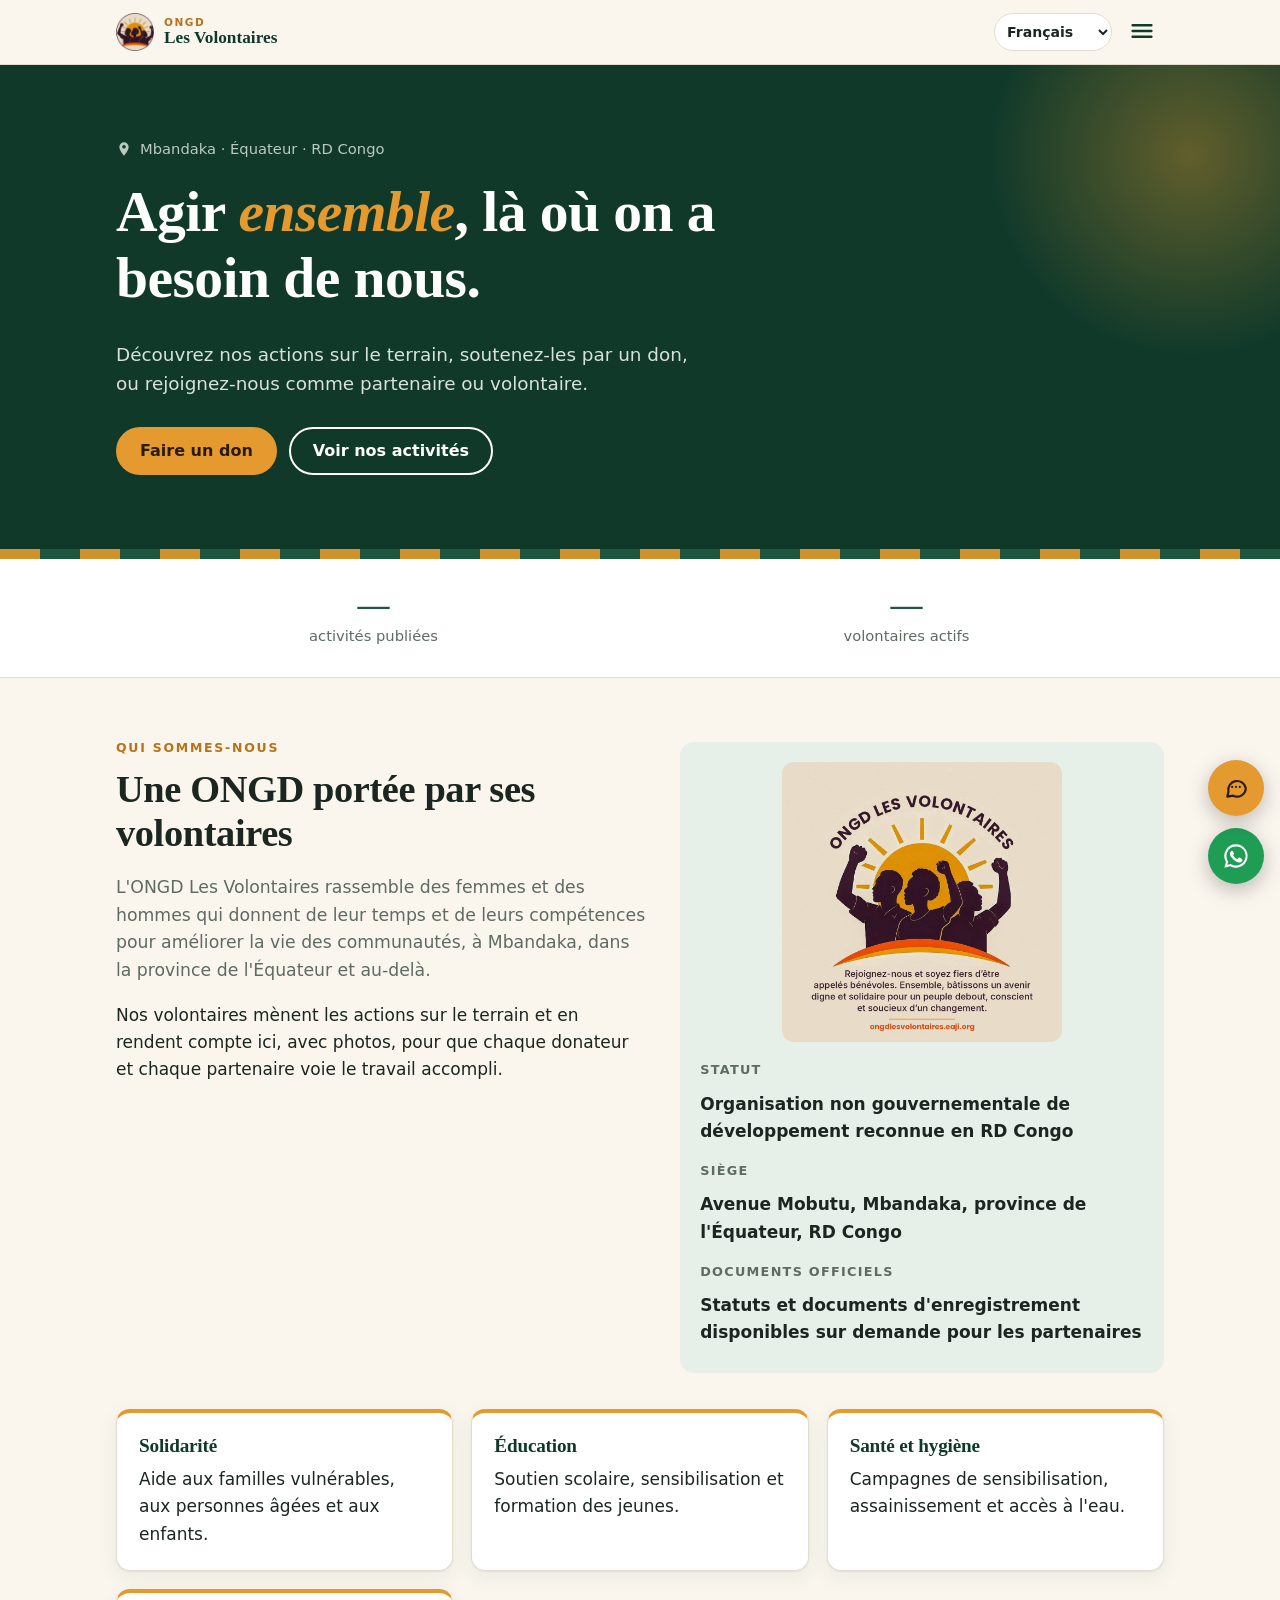
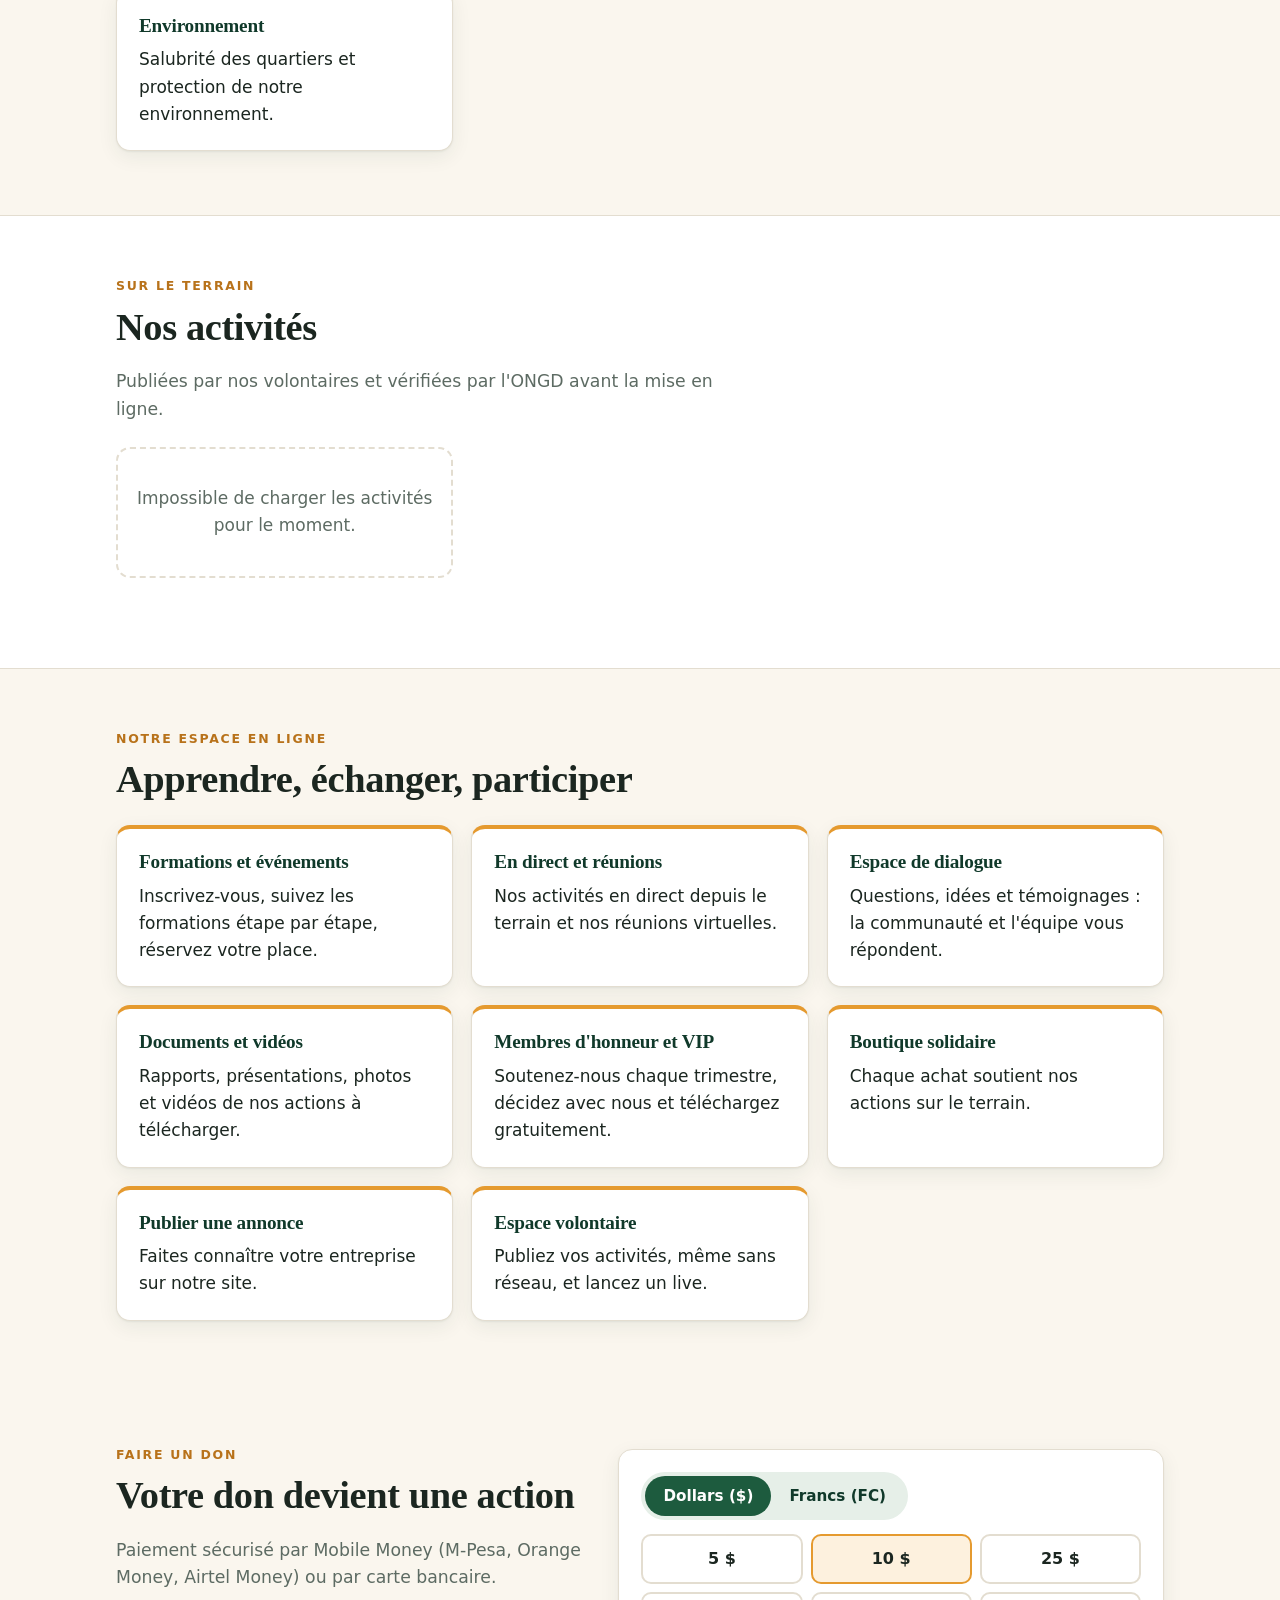
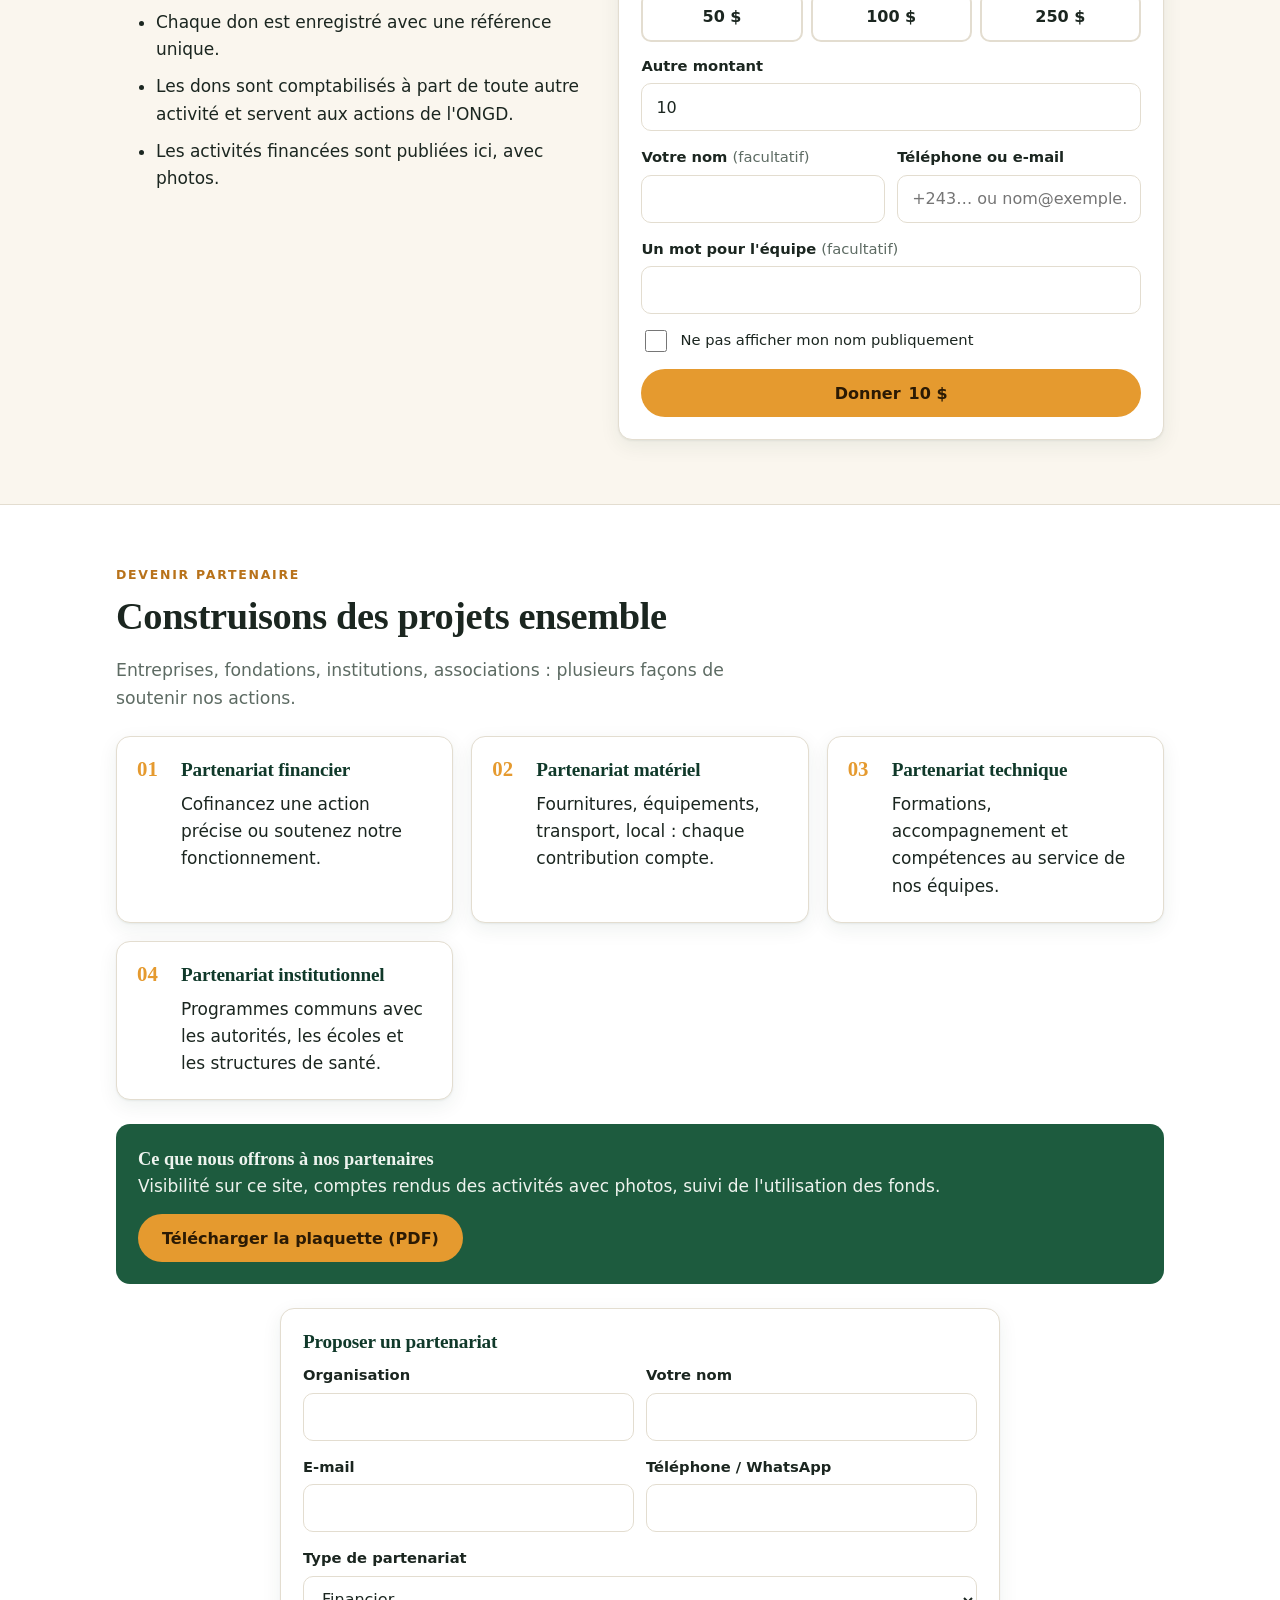
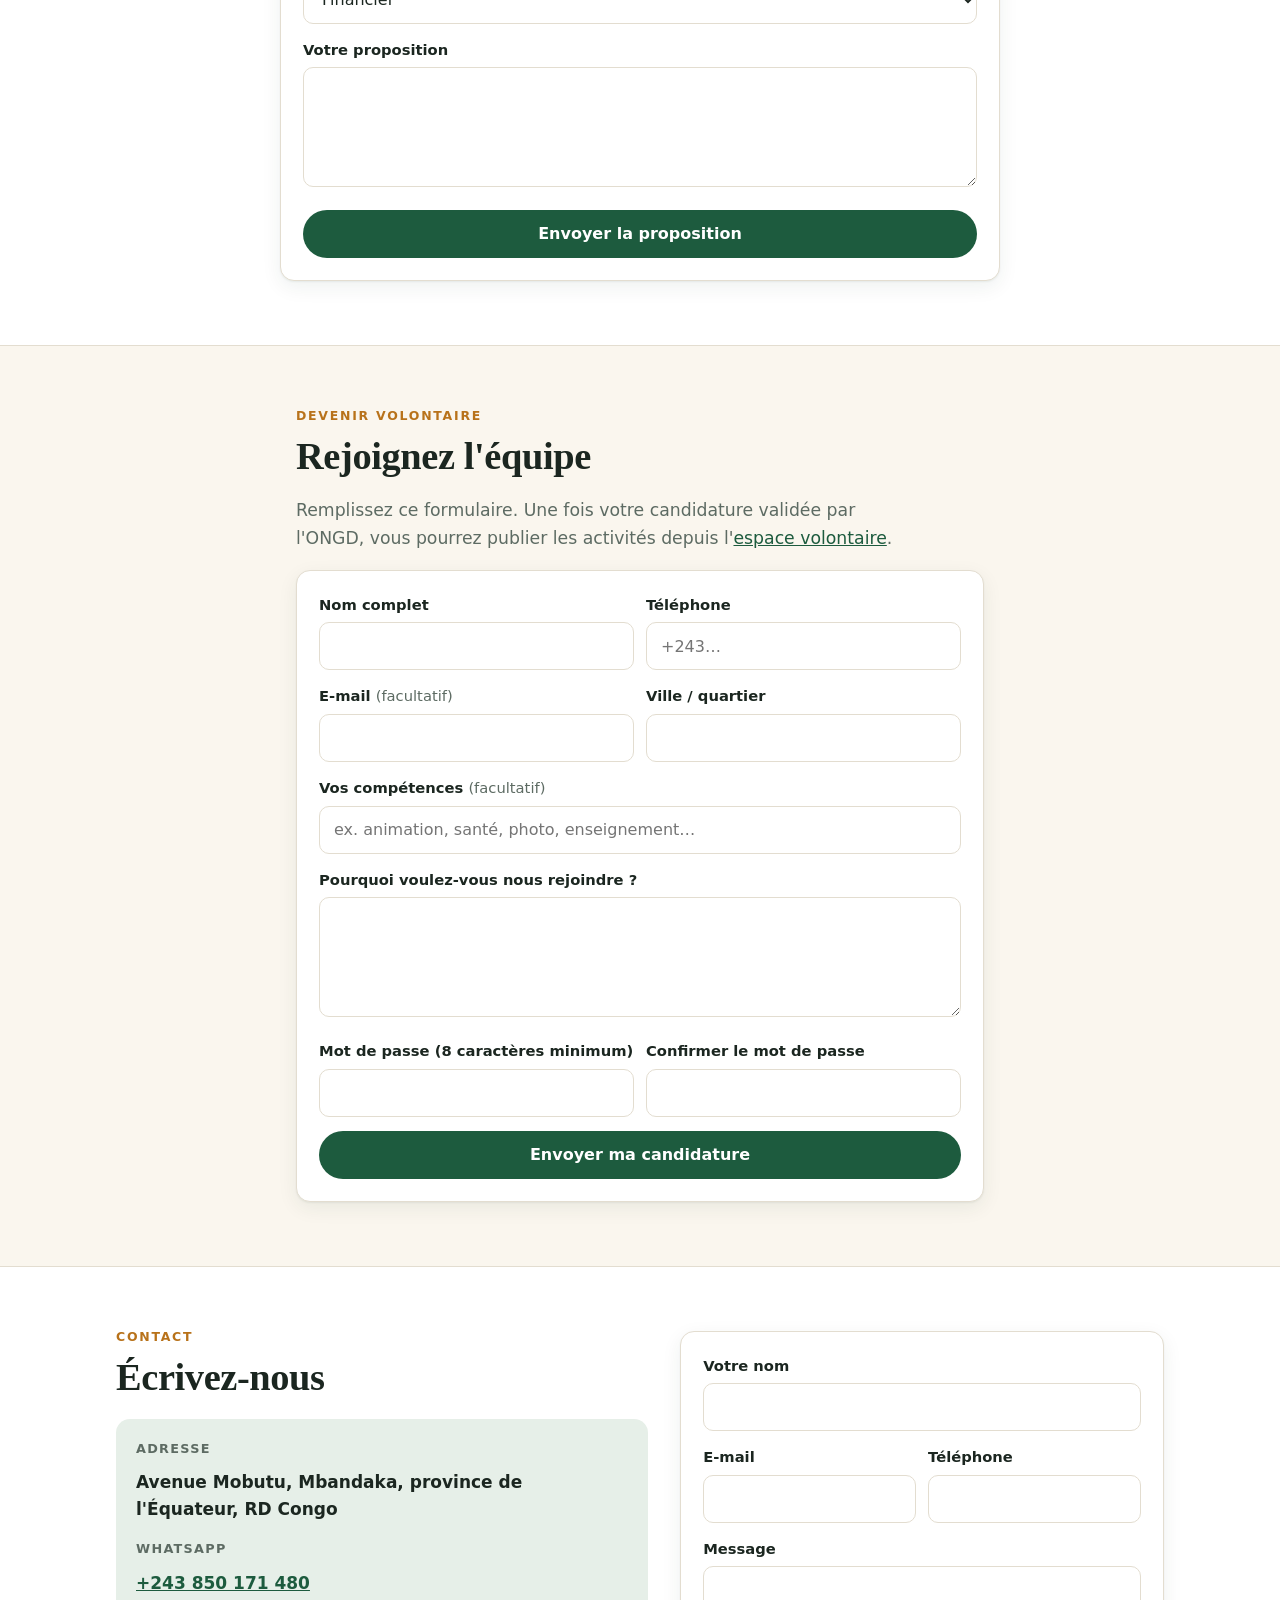
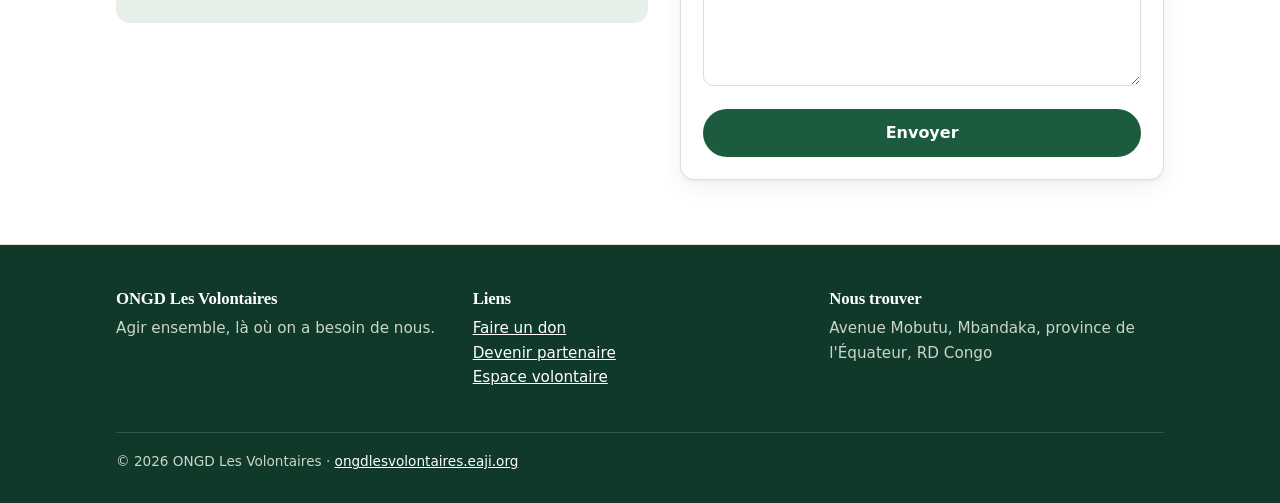
==== index.html @ 7f23ba6a "Add files via upload" ====
<!doctype html>
<html lang="fr">
<head>
<meta charset="utf-8">
<meta http-equiv="Content-Security-Policy" content="default-src 'self'; script-src 'self' 'unsafe-inline' https://cdnjs.cloudflare.com; style-src 'self' 'unsafe-inline' https://fonts.googleapis.com; font-src https://fonts.gstatic.com; img-src 'self' data: blob: https://eajimmy-production.up.railway.app; connect-src 'self' https://eajimmy-production.up.railway.app; frame-src https://www.youtube.com https://www.youtube-nocookie.com; base-uri 'self'; form-action 'self'; object-src 'none'">
<meta name="viewport" content="width=device-width, initial-scale=1">
<title>ONGD Les Volontaires — Mbandaka, RD Congo</title>
<meta name="description" content="ONGD Les Volontaires : nos activités sur le terrain, faire un don, devenir partenaire ou volontaire. Mbandaka, province de l'Équateur, RD Congo.">
<meta property="og:title" content="ONGD Les Volontaires">
<meta property="og:image" content="https://ongdlesvolontaires.eaji.org/logo-officiel.jpg">
<meta property="og:description" content="Agir ensemble, là où on a besoin de nous. Découvrez nos activités et soutenez-nous.">
<meta name="theme-color" content="#10392a">
<link rel="icon" href="logo.svg" type="image/svg+xml">
<link rel="manifest" href="manifest.webmanifest">
<link rel="preconnect" href="https://fonts.googleapis.com">
<link rel="preconnect" href="https://fonts.gstatic.com" crossorigin>
<link href="https://fonts.googleapis.com/css2?family=Fraunces:ital,opsz,wght@0,9..144,600;1,9..144,600&family=Source+Sans+3:wght@400;600;700&display=swap" rel="stylesheet">
<link rel="stylesheet" href="style.css">
<script src="config.js"></script>
</head>
<body>

<header class="entete">
  <div class="conteneur">
    <a class="marque" href="#accueil"><img src="logo.svg" alt=""><span><small>ONGD</small>Les Volontaires</span></a>
    <nav class="menu" aria-label="Menu principal">
      <a href="#activites">Activités</a>
      <a href="formations.html">Formations</a>
      <a href="fichiers.html">Documents</a>
      <a href="boutique.html">Boutique</a>
      <a href="dialogue.html">Dialogue</a>
      <a href="direct.html">En direct</a>
      <a href="membres.html">Membres</a>
      <a href="#partenariat">Partenariat</a>
      <a href="#contact">Contact</a>
      <a class="btn btn-don" href="#don">Faire un don</a>
    </nav>
    <button class="burger" id="burger" aria-label="Ouvrir le menu" aria-expanded="false">
      <svg width="28" height="28" viewBox="0 0 24 24" fill="none" stroke="currentColor" stroke-width="2.2" stroke-linecap="round"><path d="M4 7h16M4 12h16M4 17h16"/></svg>
    </button>
  </div>
  <nav class="tiroir" id="tiroir" aria-label="Menu mobile">
    <a href="#apropos">Qui sommes-nous</a>
    <a href="#activites">Nos activités</a>
    <a href="#don">Faire un don</a>
    <a href="#partenariat">Devenir partenaire</a>
    <a href="#volontaire">Devenir volontaire</a>
    <a href="#contact">Contact</a>
    <a href="formations.html">Formations et événements</a>
    <a href="fichiers.html">Documents et vidéos</a>
    <a href="membres.html">Membres d'honneur et VIP</a>
    <a href="boutique.html">Boutique</a>
    <a href="dialogue.html">Espace de dialogue</a>
    <a href="direct.html">En direct et réunions</a>
    <a href="annonces.html">Publier une annonce</a>
    <a href="volontaire.html">Espace volontaire</a>
  </nav>
</header>

<main>
  <section class="heros" id="accueil">
    <div class="conteneur">
      <span class="lieu"><svg width="16" height="16" viewBox="0 0 24 24" fill="currentColor"><path d="M12 2a7 7 0 0 0-7 7c0 5.2 7 13 7 13s7-7.8 7-13a7 7 0 0 0-7-7zm0 9.5A2.5 2.5 0 1 1 12 6a2.5 2.5 0 0 1 0 5.5z"/></svg> Mbandaka · Équateur · RD Congo</span>
      <h1>Agir <em>ensemble</em>, là où on a besoin de nous.</h1>
      <p>Découvrez nos actions sur le terrain, soutenez-les par un don, ou rejoignez-nous comme partenaire ou volontaire.</p>
      <div class="actions">
        <a class="btn btn-don" href="#don">Faire un don</a>
        <a class="btn btn-contour" href="#activites">Voir nos activités</a>
      </div>
    </div>
  </section>

  <div class="chiffres">
    <div class="conteneur grille" id="chiffres">
      <div><strong id="nb-activites">—</strong><span>activités publiées</span></div>
      <div><strong id="nb-volontaires">—</strong><span>volontaires actifs</span></div>
      <div id="bloc-dons" hidden><strong id="total-dons">—</strong><span>de dons reçus</span></div>
    </div>
  </div>

  <!-- QUI SOMMES-NOUS -->
  <section id="apropos">
    <div class="conteneur apropos">
      <div>
        <span class="sur-titre">Qui sommes-nous</span>
        <h2>Une ONGD portée par ses volontaires</h2>
        <p class="intro" id="txt-mission-2"></p>
        <p>Nos volontaires mènent les actions sur le terrain et en rendent compte ici, avec photos, pour que chaque donateur et chaque partenaire voie le travail accompli.</p>
      </div>
      <div class="siege">
        <img src="logo-officiel.jpg" alt="Logo officiel de l'ONGD Les Volontaires" width="1024" height="1024" loading="lazy" style="width:100%;max-width:280px;height:auto;border-radius:12px;margin:0 auto 18px">
        <dl>
          <dt>Statut</dt><dd>Organisation non gouvernementale de développement reconnue en RD Congo</dd>
          <dt>Siège</dt><dd id="txt-siege"></dd>
          <dt>Documents officiels</dt><dd>Statuts et documents d'enregistrement disponibles sur demande pour les partenaires</dd>
        </dl>
      </div>
    </div>
    <div class="conteneur" style="margin-top:36px">
      <div class="grille-3" id="domaines"></div>
    </div>
  </section>

  <!-- ACTIVITÉS -->
  <section id="activites" class="fond-blanc">
    <div class="conteneur">
      <span class="sur-titre">Sur le terrain</span>
      <h2>Nos activités</h2>
      <p class="intro">Publiées par nos volontaires et vérifiées par l'ONGD avant la mise en ligne.</p>
      <div class="grille-3" id="liste-activites" style="margin-top:24px"></div>
      <div class="centre"><button class="btn btn-contour" id="plus-activites" hidden>Voir plus d'activités</button></div>
    </div>
  </section>

  <!-- ESPACE EN LIGNE -->
  <section id="espace-en-ligne">
    <div class="conteneur">
      <span class="sur-titre">Notre espace en ligne</span>
      <h2>Apprendre, échanger, participer</h2>
      <div class="grille-3" style="margin-top:24px">
        <a class="carte domaine" href="formations.html" style="text-decoration:none;color:inherit"><h3>Formations et événements</h3><p>Inscrivez-vous, suivez les formations étape par étape, réservez votre place.</p></a>
        <a class="carte domaine" href="direct.html" style="text-decoration:none;color:inherit"><h3>En direct et réunions</h3><p>Nos activités en direct depuis le terrain et nos réunions virtuelles.</p></a>
        <a class="carte domaine" href="dialogue.html" style="text-decoration:none;color:inherit"><h3>Espace de dialogue</h3><p>Questions, idées et témoignages : la communauté et l'équipe vous répondent.</p></a>
        <a class="carte domaine" href="fichiers.html" style="text-decoration:none;color:inherit"><h3>Documents et vidéos</h3><p>Rapports, présentations, photos et vidéos de nos actions à télécharger.</p></a>
        <a class="carte domaine" href="membres.html" style="text-decoration:none;color:inherit"><h3>Membres d'honneur et VIP</h3><p>Soutenez-nous chaque trimestre, décidez avec nous et téléchargez gratuitement.</p></a>
        <a class="carte domaine" href="boutique.html" style="text-decoration:none;color:inherit"><h3>Boutique solidaire</h3><p>Chaque achat soutient nos actions sur le terrain.</p></a>
        <a class="carte domaine" href="annonces.html" style="text-decoration:none;color:inherit"><h3>Publier une annonce</h3><p>Faites connaître votre entreprise sur notre site.</p></a>
        <a class="carte domaine" href="volontaire.html" style="text-decoration:none;color:inherit"><h3>Espace volontaire</h3><p>Publiez vos activités, même sans réseau, et lancez un live.</p></a>
      </div>
    </div>
  </section>

  <!-- DON -->
  <section id="don">
    <div class="conteneur">
      <div class="don-bloc">
        <div>
          <span class="sur-titre">Faire un don</span>
          <h2>Votre don devient une action</h2>
          <p class="intro">Paiement sécurisé par Mobile Money (M-Pesa, Orange Money, Airtel Money) ou par carte bancaire.</p>
          <ul class="don-pourquoi">
            <li>Chaque don est enregistré avec une référence unique.</li>
            <li>Les dons sont comptabilisés à part de toute autre activité et servent aux actions de l'ONGD.</li>
            <li>Les activités financées sont publiées ici, avec photos.</li>
          </ul>
          <div id="statut-don" class="alerte" hidden></div>
        </div>

        <div class="carte">
          <form id="form-don" novalidate>
            <div class="bascule" role="group" aria-label="Devise">
              <button type="button" data-devise="USD" class="actif">Dollars ($)</button>
              <button type="button" data-devise="CDF">Francs (FC)</button>
            </div>
            <div class="montants" id="montants"></div>
            <div class="champ">
              <label for="don-montant">Autre montant</label>
              <input id="don-montant" type="number" inputmode="numeric" min="1" step="1" required>
            </div>
            <div class="champ" id="champ-projet" hidden>
              <label for="don-projet">Affecter mon don à</label>
              <select id="don-projet"></select>
            </div>
            <div class="deux">
              <div class="champ">
                <label for="don-nom">Votre nom <span class="facultatif">(facultatif)</span></label>
                <input id="don-nom" autocomplete="name">
              </div>
              <div class="champ">
                <label for="don-contact">Téléphone ou e-mail</label>
                <input id="don-contact" autocomplete="tel" required placeholder="+243… ou nom@exemple.com">
              </div>
            </div>
            <div class="champ">
              <label for="don-message">Un mot pour l'équipe <span class="facultatif">(facultatif)</span></label>
              <input id="don-message" maxlength="500">
            </div>
            <div class="champ"><label class="case"><input type="checkbox" id="don-anonyme"> Ne pas afficher mon nom publiquement</label></div>
            <button class="btn btn-don" style="width:100%" id="btn-don">Donner <span id="lib-montant"></span></button>
            <div id="msg-don" class="alerte" hidden></div>
          </form>

          <div class="reception" id="don-manuel" hidden>
            <h3>Finalisez votre don</h3>
            <p>Votre référence :</p>
            <span class="ref" id="ref-manuel"></span>
            <p id="consigne-manuel">Envoyez <strong id="montant-manuel"></strong> sur l'un de ces comptes de l'ONGD, en indiquant cette référence :</p>
            <ul id="comptes-manuel"></ul>
            <form id="form-declarer" novalidate>
              <div class="deux">
                <div class="champ">
                  <label for="decl-op">Moyen utilisé</label>
                  <select id="decl-op"></select>
                </div>
                <div class="champ">
                  <label for="decl-ref">Référence de votre envoi</label>
                  <input id="decl-ref" required placeholder="ex. code reçu par SMS">
                </div>
              </div>
              <button class="btn btn-vert" style="width:100%">J'ai envoyé mon don</button>
              <div id="msg-declarer" class="alerte" hidden></div>
            </form>
          </div>
        </div>
      </div>
    </div>
  </section>

  <!-- PARTENARIAT -->
  <section id="partenariat" class="fond-blanc">
    <div class="conteneur">
      <span class="sur-titre">Devenir partenaire</span>
      <h2>Construisons des projets ensemble</h2>
      <p class="intro">Entreprises, fondations, institutions, associations : plusieurs façons de soutenir nos actions.</p>
      <div class="grille-3 offres" style="margin-top:24px">
        <div class="carte offre"><h3>Partenariat financier</h3><p>Cofinancez une action précise ou soutenez notre fonctionnement.</p></div>
        <div class="carte offre"><h3>Partenariat matériel</h3><p>Fournitures, équipements, transport, local : chaque contribution compte.</p></div>
        <div class="carte offre"><h3>Partenariat technique</h3><p>Formations, accompagnement et compétences au service de nos équipes.</p></div>
        <div class="carte offre"><h3>Partenariat institutionnel</h3><p>Programmes communs avec les autorités, les écoles et les structures de santé.</p></div>
      </div>
      <div class="bande">
        <div><strong>Ce que nous offrons à nos partenaires</strong><br>Visibilité sur ce site, comptes rendus des activités avec photos, suivi de l'utilisation des fonds.</div>
        <a class="btn btn-don" id="lien-plaquette" href="#" download>Télécharger la plaquette (PDF)</a>
      </div>
      <div class="carte etroit" style="margin:0 auto">
        <h3>Proposer un partenariat</h3>
        <form id="form-partenariat" novalidate>
          <div class="deux">
            <div class="champ"><label for="p-org">Organisation</label><input id="p-org" required autocomplete="organization"></div>
            <div class="champ"><label for="p-nom">Votre nom</label><input id="p-nom" required autocomplete="name"></div>
            <div class="champ"><label for="p-email">E-mail</label><input id="p-email" type="email" autocomplete="email"></div>
            <div class="champ"><label for="p-tel">Téléphone / WhatsApp</label><input id="p-tel" type="tel" autocomplete="tel"></div>
          </div>
          <div class="champ"><label for="p-type">Type de partenariat</label>
            <select id="p-type"><option>Financier</option><option>Matériel</option><option>Technique</option><option>Institutionnel</option><option>Autre</option></select>
          </div>
          <div class="champ"><label for="p-msg">Votre proposition</label><textarea id="p-msg" required></textarea></div>
          <button class="btn btn-vert" style="width:100%">Envoyer la proposition</button>
          <div id="msg-partenariat" class="alerte" hidden></div>
        </form>
      </div>
    </div>
  </section>

  <!-- DEVENIR VOLONTAIRE -->
  <section id="volontaire">
    <div class="conteneur etroit">
      <span class="sur-titre">Devenir volontaire</span>
      <h2>Rejoignez l'équipe</h2>
      <p class="intro">Remplissez ce formulaire. Une fois votre candidature validée par l'ONGD, vous pourrez publier les activités depuis l'<a href="volontaire.html">espace volontaire</a>.</p>
      <div class="carte">
        <form id="form-volontaire" novalidate>
          <div class="deux">
            <div class="champ"><label for="v-nom">Nom complet</label><input id="v-nom" required autocomplete="name"></div>
            <div class="champ"><label for="v-tel">Téléphone</label><input id="v-tel" type="tel" required autocomplete="tel" placeholder="+243…"></div>
            <div class="champ"><label for="v-email">E-mail <span class="facultatif">(facultatif)</span></label><input id="v-email" type="email" autocomplete="email"></div>
            <div class="champ"><label for="v-ville">Ville / quartier</label><input id="v-ville"></div>
          </div>
          <div class="champ"><label for="v-comp">Vos compétences <span class="facultatif">(facultatif)</span></label><input id="v-comp" placeholder="ex. animation, santé, photo, enseignement…"></div>
          <div class="champ"><label for="v-motiv">Pourquoi voulez-vous nous rejoindre ?</label><textarea id="v-motiv"></textarea></div>
          <div class="deux">
            <div class="champ"><label for="v-mdp">Mot de passe (8 caractères minimum)</label><input id="v-mdp" type="password" required minlength="8" autocomplete="new-password"></div>
            <div class="champ"><label for="v-mdp2">Confirmer le mot de passe</label><input id="v-mdp2" type="password" required autocomplete="new-password"></div>
          </div>
          <button class="btn btn-vert" style="width:100%">Envoyer ma candidature</button>
          <div id="msg-volontaire" class="alerte" hidden></div>
        </form>
      </div>
    </div>
  </section>

  <!-- CONTACT -->
  <section id="contact" class="fond-blanc">
    <div class="conteneur apropos">
      <div>
        <span class="sur-titre">Contact</span>
        <h2>Écrivez-nous</h2>
        <div class="siege">
          <dl>
            <dt>Adresse</dt><dd id="txt-siege-2"></dd>
            <dt>WhatsApp</dt><dd><a id="lien-wa" href="#"></a></dd>
            <dt id="dt-email" hidden>E-mail</dt><dd id="dd-email" hidden></dd>
          </dl>
        </div>
      </div>
      <div class="carte">
        <form id="form-contact" novalidate>
          <div class="champ"><label for="c-nom">Votre nom</label><input id="c-nom" required autocomplete="name"></div>
          <div class="deux">
            <div class="champ"><label for="c-email">E-mail</label><input id="c-email" type="email" autocomplete="email"></div>
            <div class="champ"><label for="c-tel">Téléphone</label><input id="c-tel" type="tel" autocomplete="tel"></div>
          </div>
          <div class="champ"><label for="c-msg">Message</label><textarea id="c-msg" required></textarea></div>
          <button class="btn btn-vert" style="width:100%">Envoyer</button>
          <div id="msg-contact" class="alerte" hidden></div>
        </form>
      </div>
    </div>
  </section>
  <div class="conteneur zone-annonces" data-annonces></div>
</main>

<footer class="pied">
  <div class="conteneur">
    <div class="grille">
      <div><h3>ONGD Les Volontaires</h3><p id="txt-slogan"></p></div>
      <div><h3>Liens</h3>
        <p><a href="#don">Faire un don</a><br><a href="#partenariat">Devenir partenaire</a><br><a href="volontaire.html">Espace volontaire</a></p>
      </div>
      <div><h3>Nous trouver</h3><p id="txt-siege-3"></p><p id="lien-fb" hidden><a target="_blank" rel="noopener">Facebook</a></p></div>
    </div>
    <div class="bas">© <span id="annee"></span> ONGD Les Volontaires · <a href="https://ongdlesvolontaires.eaji.org">ongdlesvolontaires.eaji.org</a></div>
  </div>
</footer>

<a class="whatsapp" id="bulle-wa" href="#" target="_blank" rel="noopener" aria-label="Écrire sur WhatsApp">
  <svg width="28" height="28" viewBox="0 0 24 24" fill="currentColor"><path d="M12 2a10 10 0 0 0-8.6 15.1L2 22l5-1.3A10 10 0 1 0 12 2zm0 18.2c-1.5 0-3-.4-4.2-1.2l-.3-.2-3 .8.8-2.9-.2-.3A8.2 8.2 0 1 1 12 20.2zm4.5-6.1c-.2-.1-1.5-.7-1.7-.8s-.4-.1-.6.1-.7.8-.8 1-.3.2-.5.1a6.7 6.7 0 0 1-3.3-2.9c-.3-.4.3-.4.7-1.3.1-.2 0-.3 0-.4l-.8-1.8c-.2-.5-.4-.4-.6-.4h-.5a1 1 0 0 0-.7.3 3 3 0 0 0-.9 2.2 5.2 5.2 0 0 0 1.1 2.7 11.8 11.8 0 0 0 4.5 4c1.7.7 2.3.8 3.2.6.5-.1 1.5-.6 1.7-1.2s.2-1.1.2-1.2-.2-.2-.5-.3z"/></svg>
</a>

<dialog id="dlg-activite">
  <button class="dlg-fermer" aria-label="Fermer" onclick="this.closest('dialog').close()">×</button>
  <div class="dlg-corps" id="dlg-contenu"></div>
</dialog>

<script src="commun.js"></script>
<script>
const { esc, api, photo, date, montant, message } = outils;
const $ = s => document.querySelector(s);

/* ---------- Textes depuis config.js ---------- */
$('#txt-mission-2').textContent = ONGD.mission;
['#txt-siege', '#txt-siege-2', '#txt-siege-3'].forEach(s => $(s).textContent = ONGD.siege);
$('#txt-slogan').textContent = ONGD.slogan;
$('#annee').textContent = new Date().getFullYear();
const wa = 'https://wa.me/' + ONGD.whatsapp;
$('#lien-wa').href = wa; $('#lien-wa').textContent = ONGD.telephoneAffiche; $('#bulle-wa').href = wa;
if (ONGD.email) { $('#dt-email').hidden = $('#dd-email').hidden = false; $('#dd-email').innerHTML = `<a href="mailto:${esc(ONGD.email)}">${esc(ONGD.email)}</a>`; }
if (ONGD.facebook) { $('#lien-fb').hidden = false; $('#lien-fb a').href = ONGD.facebook; }
$('#lien-plaquette').href = ONGD.plaquette;
$('#domaines').innerHTML = ONGD.domaines.map(d => `<div class="carte domaine"><h3>${esc(d.titre)}</h3><p>${esc(d.texte)}</p></div>`).join('');

/* ---------- Menu mobile ---------- */
$('#burger').onclick = () => { const o = $('#tiroir').classList.toggle('ouvert'); $('#burger').setAttribute('aria-expanded', o); };
document.querySelectorAll('#tiroir a').forEach(a => a.onclick = () => $('#tiroir').classList.remove('ouvert'));

/* ---------- Chiffres ---------- */
api('/stats').then(s => {
  $('#nb-activites').textContent = s.activites;
  $('#nb-volontaires').textContent = s.volontaires;
  if (s.dons.length) { $('#bloc-dons').hidden = false; $('#total-dons').textContent = s.dons.map(d => montant(d.total, d.devise)).join(' · '); }
}).catch(() => {});

/* ---------- Activités ---------- */
let page = 1; const cache = {};
async function chargerActivites() {
  const liste = $('#liste-activites');
  try {
    const d = await api('/activites?page=' + page);
    if (page === 1 && !d.activites.length) { liste.innerHTML = '<div class="vide">Les premières activités arrivent bientôt.</div>'; return; }
    d.activites.forEach(a => cache[a.id] = a);
    liste.insertAdjacentHTML('beforeend', d.activites.map(a => `
      <button class="carte activite" data-id="${a.id}">
        <div class="image" style="${a.photos.length ? `background-image:url('${photo(a.photos[0])}')` : ''}">${a.photos.length > 1 ? `<span class="nb">${a.photos.length} photos</span>` : ''}</div>
        <div class="corps">
          <div class="meta">${esc(date(a.date_activite || a.publie_le))}${a.lieu ? ' · ' + esc(a.lieu) : ''}</div>
          <h3>${esc(a.titre)}</h3>
          <p>${esc(a.texte)}</p>
        </div>
      </button>`).join(''));
    $('#plus-activites').hidden = !d.suite;
  } catch (e) {
    if (page === 1) liste.innerHTML = `<div class="vide">Impossible de charger les activités pour le moment.</div>`;
  }
}
$('#plus-activites').onclick = () => { page++; chargerActivites(); };
$('#liste-activites').onclick = e => {
  const c = e.target.closest('[data-id]'); if (!c) return;
  const a = cache[c.dataset.id];
  $('#dlg-contenu').innerHTML = `
    <div class="meta" style="color:var(--soleil-fonce);font-weight:700">${esc(date(a.date_activite || a.publie_le))}${a.lieu ? ' · ' + esc(a.lieu) : ''}</div>
    <h2>${esc(a.titre)}</h2>
    <p class="petit">Publié par ${esc(a.auteur)}</p>
    <p class="texte-long">${esc(a.texte)}</p>
    <div class="galerie">${a.photos.map(p => `<img src="${photo(p)}" alt="" loading="lazy">`).join('')}</div>`;
  $('#dlg-activite').showModal();
};
chargerActivites();

/* ---------- Dons ---------- */
const PRESETS = { USD: [5, 10, 25, 50, 100, 250], CDF: [5000, 10000, 25000, 50000, 100000, 250000] };
let devise = 'USD';
function dessinerMontants() {
  $('#montants').innerHTML = PRESETS[devise].map(m => `<button type="button" data-m="${m}">${montant(m, devise)}</button>`).join('');
  $('#don-montant').value = PRESETS[devise][1];
  $('#don-montant').min = devise === 'USD' ? 1 : 1000;
  majMontant();
}
function majMontant() {
  const v = Number($('#don-montant').value);
  document.querySelectorAll('#montants button').forEach(b => b.classList.toggle('actif', Number(b.dataset.m) === v));
  $('#lib-montant').textContent = v > 0 ? montant(v, devise) : '';
}
document.querySelectorAll('.bascule button').forEach(b => b.onclick = () => {
  devise = b.dataset.devise;
  document.querySelectorAll('.bascule button').forEach(x => x.classList.toggle('actif', x === b));
  dessinerMontants();
});
$('#montants').onclick = e => { const b = e.target.closest('button'); if (b) { $('#don-montant').value = b.dataset.m; majMontant(); } };
$('#don-montant').oninput = majMontant;
if (ONGD.projets.length) {
  $('#champ-projet').hidden = false;
  $('#don-projet').innerHTML = '<option value="">Là où le besoin est le plus grand</option>' + ONGD.projets.map(p => `<option>${esc(p)}</option>`).join('');
}
dessinerMontants();

const comptes = ONGD.mobileMoney.filter(m => m.numero);
let refManuel = null;
function afficherManuel(d) {
  refManuel = d.reference;
  $('#form-don').hidden = true; $('#don-manuel').hidden = false;
  $('#ref-manuel').textContent = d.reference;
  $('#montant-manuel').textContent = montant(d.montant, d.devise);
  const lignes = comptes.map(m => `<li><strong>${esc(m.operateur)}</strong> : ${esc(m.numero)}</li>`);
  const b = ONGD.banque;
  if (b.compte) lignes.push(`<li><strong>Virement</strong> : ${esc(b.banque)}, compte ${esc(b.compte)}${b.swift ? ', SWIFT ' + esc(b.swift) : ''} (${esc(b.titulaire)})</li>`);
  if (!lignes.length) {
    $('#consigne-manuel').innerHTML = `Montant de votre don : <strong>${montant(d.montant, d.devise)}</strong>.`;
    lignes.push(`<li>Écrivez-nous sur <a href="${wa}?text=${encodeURIComponent('Bonjour, je souhaite finaliser mon don. Référence : ' + d.reference)}" target="_blank" rel="noopener">WhatsApp (${esc(ONGD.telephoneAffiche)})</a> : nous vous indiquons comment envoyer votre don.</li>`);
  }
  $('#comptes-manuel').innerHTML = lignes.join('');
  $('#decl-op').innerHTML = [...comptes.map(m => m.operateur), ...(b.compte ? ['Virement bancaire'] : []), 'Autre'].map(o => `<option>${esc(o)}</option>`).join('');
  if (d.info) message($('#msg-declarer'), d.info, 'info');
  $('#don-manuel').scrollIntoView({ behavior: 'smooth', block: 'start' });
}

$('#form-don').onsubmit = async e => {
  e.preventDefault();
  const btn = $('#btn-don'), msg = $('#msg-don'); msg.hidden = true;
  const m = Number($('#don-montant').value);
  if (!(m > 0)) return message(msg, 'Choisissez un montant.', 'erreur');
  if ($('#don-contact').value.trim().length < 5) return message(msg, 'Indiquez votre téléphone ou votre e-mail.', 'erreur');
  btn.disabled = true;
  try {
    const d = await api('/dons', { method: 'POST', body: JSON.stringify({
      montant: m, devise, nom: $('#don-nom').value, contact: $('#don-contact').value,
      message: $('#don-message').value, projet: $('#don-projet').value, anonyme: $('#don-anonyme').checked }) });
    if (d.payment_url) { message(msg, 'Redirection vers le paiement sécurisé…', 'info'); location.href = d.payment_url; return; }
    afficherManuel(d);
  } catch (err) { message(msg, err.message, 'erreur'); }
  btn.disabled = false;
};

$('#form-declarer').onsubmit = async e => {
  e.preventDefault();
  const msg = $('#msg-declarer'), btn = e.target.querySelector('button');
  btn.disabled = true;
  try {
    const d = await api(`/dons/${refManuel}/declarer`, { method: 'POST', body: JSON.stringify({ operateur: $('#decl-op').value, ref_paiement: $('#decl-ref').value }) });
    message(msg, d.message, 'ok'); e.target.querySelectorAll('input,select,button').forEach(x => x.disabled = true); return;
  } catch (err) { message(msg, err.message, 'erreur'); }
  btn.disabled = false;
};

// Retour après paiement CinetPay : ?don=REFERENCE
const refRetour = new URLSearchParams(location.search).get('don');
if (refRetour) {
  const zone = $('#statut-don');
  message(zone, 'Vérification de votre paiement…', 'info');
  let essais = 0;
  (async function verifier() {
    try {
      const d = await api('/dons/' + encodeURIComponent(refRetour));
      if (d.statut === 'paye') return message(zone, `Merci ! Votre don de ${montant(d.montant, d.devise)} a bien été reçu. Référence : ${d.reference}`, 'ok');
      if (d.statut === 'echoue' || d.statut === 'annule') return message(zone, "Le paiement n'a pas abouti. Vous pouvez réessayer ci-dessous.", 'erreur');
      if (++essais < 6) return setTimeout(verifier, 5000);
      message(zone, `Paiement en cours de confirmation. Référence : ${d.reference}. Il apparaîtra dès que l'opérateur l'aura validé.`, 'info');
    } catch (err) { message(zone, err.message, 'erreur'); }
  })();
}

/* ---------- Formulaires simples ---------- */
function formulaire(id, chemin, corps, apres) {
  const f = $(id), msg = f.querySelector('.alerte');
  f.onsubmit = async e => {
    e.preventDefault();
    msg.hidden = true; f.querySelectorAll('[data-reponse]').forEach(x => x.remove());
    let donnees;
    try { donnees = corps(); } catch (err) { return message(msg, err.message, 'erreur'); }
    const btn = f.querySelector('button:not([type=button])'); btn.disabled = true;
    try { const d = await api(chemin, { method: 'POST', body: JSON.stringify(donnees) }); message(msg, d.message, 'ok');
      if (d.reponse_auto) msg.insertAdjacentHTML('afterend', `<div class="reception" data-reponse><h3>Réponse automatique</h3><p class="texte-long" style="margin:0">${esc(d.reponse_auto)}</p></div>`);
      f.reset(); apres && apres(); }
    catch (err) { message(msg, err.message, 'erreur'); }
    btn.disabled = false;
  };
}
formulaire('#form-partenariat', '/messages', () => ({ type: 'partenariat', organisation: $('#p-org').value, nom: $('#p-nom').value,
  email: $('#p-email').value, telephone: $('#p-tel').value, sujet: $('#p-type').value, message: $('#p-msg').value }));
formulaire('#form-contact', '/messages', () => ({ type: 'contact', nom: $('#c-nom').value, email: $('#c-email').value,
  telephone: $('#c-tel').value, message: $('#c-msg').value }));
formulaire('#form-volontaire', '/volontaires/inscription', () => {
  if ($('#v-mdp').value !== $('#v-mdp2').value) throw new Error('Les deux mots de passe ne sont pas identiques.');
  return { nom: $('#v-nom').value, telephone: $('#v-tel').value, email: $('#v-email').value, ville: $('#v-ville').value,
    competences: $('#v-comp').value, motivation: $('#v-motiv').value, mot_de_passe: $('#v-mdp').value };
});
</script>
</body>
</html>
---- style.css ----
:root {
  --vert: #1d5b3e;
  --vert-fonce: #10392a;
  --vert-pale: #e6efe8;
  --soleil: #e59a2f;
  --soleil-fonce: #b8721a;
  --creme: #faf6ee;
  --papier: #ffffff;
  --encre: #1b2620;
  --gris: #5d6b63;
  --ligne: #e3ddd0;
  --rouge: #b23a2b;
  --rayon: 14px;
  --ombre: 0 1px 2px rgba(16,57,42,.06), 0 6px 20px rgba(16,57,42,.07);
  --titre: 'Fraunces', Georgia, serif;
  --texte: 'Source Sans 3', system-ui, -apple-system, 'Segoe UI', sans-serif;
}
* { box-sizing: border-box; }
html { scroll-behavior: smooth; scroll-padding-top: 72px; }
body { margin: 0; background: var(--creme); color: var(--encre); font: 17px/1.6 var(--texte); -webkit-font-smoothing: antialiased; }
img { max-width: 100%; display: block; }
a { color: var(--vert); }
h1, h2, h3 { font-family: var(--titre); line-height: 1.15; margin: 0 0 .5em; letter-spacing: -.01em; }
h1 { font-size: clamp(2.1rem, 7vw, 3.6rem); font-weight: 600; }
h2 { font-size: clamp(1.7rem, 5vw, 2.4rem); font-weight: 600; }
h3 { font-size: 1.2rem; font-weight: 600; }
p { margin: 0 0 1em; }
.conteneur { width: 100%; max-width: 1080px; margin: 0 auto; padding: 0 16px; }
.etroit { max-width: 720px; }
section { padding: 64px 0; }
.sur-titre { font: 700 .78rem/1 var(--texte); letter-spacing: .14em; text-transform: uppercase; color: var(--soleil-fonce); margin-bottom: 12px; display: block; }
.intro { color: var(--gris); font-size: 1.08rem; max-width: 620px; }

/* ---------- En-tête ---------- */
.entete { position: sticky; top: 0; z-index: 30; background: rgba(250,246,238,.94); backdrop-filter: blur(8px); border-bottom: 1px solid var(--ligne); }
.entete .conteneur { display: flex; align-items: center; justify-content: space-between; height: 64px; gap: 12px; }
.marque { display: flex; align-items: center; gap: 10px; text-decoration: none; color: var(--vert-fonce); font: 600 1.08rem/1.1 var(--titre); }
.marque img { width: 38px; height: 38px; }
.marque small { display: block; font: 600 .66rem/1 var(--texte); letter-spacing: .14em; text-transform: uppercase; color: var(--soleil-fonce); }
.menu { display: none; gap: 4px; align-items: center; }
.menu a { text-decoration: none; color: var(--encre); padding: 8px 10px; border-radius: 8px; font-size: .95rem; font-weight: 600; }
.menu a:hover { background: var(--vert-pale); }
.burger { background: none; border: 0; padding: 8px; cursor: pointer; color: var(--vert-fonce); }
.tiroir { display: none; border-top: 1px solid var(--ligne); background: var(--creme); }
.tiroir.ouvert { display: block; }
.tiroir a { display: block; padding: 14px 16px; text-decoration: none; color: var(--encre); font-weight: 600; border-bottom: 1px solid var(--ligne); }
@media (min-width: 900px) { .menu { display: flex; } .burger, .tiroir { display: none !important; } }

/* ---------- Boutons ---------- */
.btn { display: inline-flex; align-items: center; justify-content: center; gap: 8px; min-height: 48px; padding: 0 22px; border-radius: 999px; border: 2px solid transparent; font: 700 1rem var(--texte); text-decoration: none; cursor: pointer; transition: transform .15s, background .15s; }
.btn:active { transform: scale(.98); }
.btn-don { background: var(--soleil); color: #2b1a04; }
.btn-don:hover { background: #f0a93f; }
.btn-vert { background: var(--vert); color: #fff; }
.btn-vert:hover { background: var(--vert-fonce); }
.btn-contour { border-color: currentColor; color: var(--vert-fonce); background: transparent; }
.btn-petit { min-height: 38px; padding: 0 14px; font-size: .9rem; }
.btn[disabled] { opacity: .55; cursor: wait; }
.menu .btn { border-radius: 999px; margin-left: 6px; padding: 0 18px; min-height: 40px; color: #2b1a04; }
.menu .btn:hover { background: #f0a93f; }

/* ---------- Héros ---------- */
.heros { background: var(--vert-fonce); color: #f4efe3; position: relative; overflow: hidden; padding: 72px 0 84px; }
.heros::before { content: ''; position: absolute; right: -120px; top: -120px; width: 420px; height: 420px; border-radius: 50%; background: radial-gradient(circle, rgba(229,154,47,.38), rgba(229,154,47,0) 68%); }
.heros::after { content: ''; position: absolute; left: 0; right: 0; bottom: 0; height: 10px; background: repeating-linear-gradient(90deg, var(--soleil) 0 40px, var(--vert) 40px 80px); opacity: .9; }
.heros .conteneur { position: relative; }
.heros h1 { color: #fff; max-width: 760px; }
.heros h1 em { font-style: italic; color: var(--soleil); }
.heros p { font-size: 1.15rem; max-width: 600px; color: #d7e2d9; }
.heros .actions { display: flex; flex-wrap: wrap; gap: 12px; margin-top: 28px; }
.heros .btn-contour { color: #fff; }
.heros .lieu { display: inline-flex; gap: 8px; align-items: center; font-size: .92rem; color: #b9cbbf; margin-bottom: 18px; }

/* ---------- Chiffres ---------- */
.chiffres { background: var(--papier); border-bottom: 1px solid var(--ligne); padding: 28px 0; }
.chiffres .grille { display: grid; grid-template-columns: repeat(auto-fit, minmax(150px, 1fr)); gap: 18px; text-align: center; }
.chiffres strong { display: block; font: 600 2rem/1.1 var(--titre); color: var(--vert); }
.chiffres span { color: var(--gris); font-size: .92rem; }

/* ---------- Cartes ---------- */
.grille-3 { display: grid; gap: 18px; grid-template-columns: repeat(auto-fill, minmax(260px, 1fr)); }
.carte { background: var(--papier); border: 1px solid var(--ligne); border-radius: var(--rayon); padding: 22px; box-shadow: var(--ombre); }
.carte h3 { color: var(--vert-fonce); }
.carte p:last-child { margin: 0; }
.domaine { border-top: 4px solid var(--soleil); }
.apropos { display: grid; gap: 32px; }
@media (min-width: 900px) { .apropos { grid-template-columns: 1.1fr 1fr; align-items: start; } }
.siege { background: var(--vert-pale); border-radius: var(--rayon); padding: 20px; }
.siege dl { margin: 0; display: grid; gap: 10px; }
.siege dt { font-size: .8rem; text-transform: uppercase; letter-spacing: .1em; color: var(--gris); font-weight: 700; }
.siege dd { margin: 0 0 6px; font-weight: 600; }

/* ---------- Activités ---------- */
.fond-blanc { background: var(--papier); border-top: 1px solid var(--ligne); border-bottom: 1px solid var(--ligne); }
.activite { padding: 0; overflow: hidden; display: flex; flex-direction: column; cursor: pointer; text-align: left; font: inherit; color: inherit; transition: transform .15s; }
.activite:hover { transform: translateY(-3px); }
.activite .image { aspect-ratio: 4/3; background: var(--vert-pale) center/cover no-repeat; position: relative; }
.activite .image .nb { position: absolute; right: 10px; bottom: 10px; background: rgba(16,57,42,.8); color: #fff; font-size: .78rem; padding: 3px 8px; border-radius: 99px; }
.activite .corps { padding: 18px 20px 20px; }
.activite .meta { font-size: .85rem; color: var(--soleil-fonce); font-weight: 700; margin-bottom: 6px; }
.activite p { color: var(--gris); font-size: .96rem; display: -webkit-box; -webkit-line-clamp: 3; -webkit-box-orient: vertical; overflow: hidden; margin: 0; }
.vide { text-align: center; color: var(--gris); padding: 36px 16px; border: 2px dashed var(--ligne); border-radius: var(--rayon); }
.centre { text-align: center; margin-top: 26px; }

dialog { border: 0; border-radius: var(--rayon); padding: 0; width: min(760px, calc(100% - 24px)); max-height: calc(100% - 32px); box-shadow: 0 20px 60px rgba(0,0,0,.3); }
dialog::backdrop { background: rgba(16,30,22,.6); }
.dlg-corps { padding: 22px; }
.dlg-fermer { position: sticky; top: 0; float: right; margin: 10px; z-index: 2; background: var(--papier); border: 1px solid var(--ligne); border-radius: 50%; width: 40px; height: 40px; font-size: 1.3rem; cursor: pointer; }
.galerie { display: grid; gap: 6px; }
.galerie img { width: 100%; border-radius: 8px; }
.texte-long { white-space: pre-line; }

/* ---------- Dons ---------- */
.don-bloc { display: grid; gap: 28px; }
@media (min-width: 900px) { .don-bloc { grid-template-columns: 1fr 1.15fr; } }
.don-pourquoi li { margin-bottom: 10px; }
.bascule { display: inline-flex; background: var(--vert-pale); border-radius: 99px; padding: 4px; margin-bottom: 14px; }
.bascule button { border: 0; background: none; padding: 8px 18px; border-radius: 99px; font: 700 .95rem var(--texte); color: var(--vert-fonce); cursor: pointer; min-height: 40px; }
.bascule button.actif { background: var(--vert); color: #fff; }
.montants { display: grid; grid-template-columns: repeat(3, 1fr); gap: 8px; margin-bottom: 12px; }
.montants button { min-height: 50px; border: 2px solid var(--ligne); background: var(--papier); border-radius: 10px; font: 700 1rem var(--texte); color: var(--encre); cursor: pointer; }
.montants button.actif { border-color: var(--soleil); background: #fdf1de; }
.reception { background: #fdf1de; border: 1px solid #f1d3a3; border-radius: var(--rayon); padding: 18px; margin-top: 16px; }
.reception h3 { margin-bottom: 8px; }
.reception .ref { font: 700 1.05rem/1.2 ui-monospace, monospace; background: #fff; padding: 8px 12px; border-radius: 8px; display: inline-block; margin: 4px 0 10px; }
.reception ul { padding-left: 20px; margin: 0 0 12px; }

/* ---------- Formulaires ---------- */
form .champ { margin-bottom: 14px; }
label { display: block; font-weight: 700; font-size: .92rem; margin-bottom: 6px; }
label .facultatif { font-weight: 400; color: var(--gris); }
input, select, textarea { width: 100%; min-height: 48px; padding: 11px 14px; border: 1.5px solid var(--ligne); border-radius: 10px; font: 1rem var(--texte); background: var(--papier); color: var(--encre); }
textarea { min-height: 120px; resize: vertical; }
input:focus, select:focus, textarea:focus { outline: 3px solid rgba(229,154,47,.35); border-color: var(--soleil); }
.case { display: flex; gap: 10px; align-items: flex-start; font-weight: 400; }
.case input { width: 22px; min-height: 22px; height: 22px; margin-top: 2px; flex: none; }
.deux { display: grid; gap: 0 12px; }
@media (min-width: 600px) { .deux { grid-template-columns: 1fr 1fr; } }
.alerte { padding: 12px 14px; border-radius: 10px; margin-top: 12px; font-weight: 600; }
.alerte.ok { background: var(--vert-pale); color: var(--vert-fonce); }
.alerte.erreur { background: #fbe7e4; color: var(--rouge); }
.alerte.info { background: #fdf1de; color: #6b4410; }
.note { font-size: .88rem; color: var(--gris); }

/* ---------- Partenariat ---------- */
.offres { counter-reset: n; }
.offre { position: relative; padding-left: 64px; }
.offre::before { counter-increment: n; content: counter(n, decimal-leading-zero); position: absolute; left: 20px; top: 20px; font: 600 1.3rem var(--titre); color: var(--soleil); }
.bande { background: var(--vert); color: #eef3ee; border-radius: var(--rayon); padding: 22px; display: flex; flex-wrap: wrap; gap: 14px; align-items: center; justify-content: space-between; margin: 24px 0; }
.bande strong { font: 600 1.15rem var(--titre); }

/* ---------- Pied ---------- */
.pied { background: var(--vert-fonce); color: #c9d6cd; padding: 44px 0 30px; font-size: .95rem; }
.pied a { color: #fff; }
.pied .grille { display: grid; gap: 22px; grid-template-columns: repeat(auto-fit, minmax(200px, 1fr)); }
.pied h3 { color: #fff; font-size: 1.05rem; }
.pied .bas { border-top: 1px solid rgba(255,255,255,.15); margin-top: 28px; padding-top: 18px; font-size: .85rem; }
.whatsapp { position: fixed; right: 16px; bottom: 16px; z-index: 40; width: 56px; height: 56px; border-radius: 50%; background: #1f9d55; color: #fff; display: grid; place-items: center; box-shadow: 0 6px 20px rgba(0,0,0,.25); }

/* ---------- Espaces volontaire / admin ---------- */
.page-outil { min-height: 100vh; }
.page-outil main { padding: 28px 0 60px; }
.boite { background: var(--papier); border: 1px solid var(--ligne); border-radius: var(--rayon); padding: 22px; box-shadow: var(--ombre); margin-bottom: 18px; }
.onglets { display: flex; gap: 6px; overflow-x: auto; padding-bottom: 6px; margin-bottom: 16px; }
.onglets button { flex: none; border: 1.5px solid var(--ligne); background: var(--papier); padding: 8px 14px; border-radius: 99px; font: 700 .92rem var(--texte); cursor: pointer; color: var(--encre); min-height: 40px; }
.onglets button.actif { background: var(--vert); border-color: var(--vert); color: #fff; }
.pastille { display: inline-block; min-width: 22px; padding: 0 6px; border-radius: 99px; background: var(--soleil); color: #2b1a04; font-size: .78rem; text-align: center; margin-left: 4px; }
.statut { display: inline-block; font-size: .78rem; font-weight: 700; padding: 3px 10px; border-radius: 99px; background: var(--vert-pale); color: var(--vert-fonce); }
.statut.en_attente, .statut.declare { background: #fdf1de; color: #6b4410; }
.statut.refuse, .statut.annule, .statut.echoue, .statut.suspendu { background: #fbe7e4; color: var(--rouge); }
.ligne-item { border-bottom: 1px solid var(--ligne); padding: 14px 0; }
.ligne-item:last-child { border-bottom: 0; }
.ligne-item .actions { display: flex; flex-wrap: wrap; gap: 8px; margin-top: 10px; }
.vignettes { display: flex; gap: 6px; flex-wrap: wrap; margin: 8px 0; }
.vignettes img { width: 84px; height: 84px; object-fit: cover; border-radius: 8px; }
.apercus { display: flex; gap: 8px; flex-wrap: wrap; margin-top: 8px; }
.apercus div { position: relative; }
.apercus img { width: 86px; height: 86px; object-fit: cover; border-radius: 8px; }
.apercus button { position: absolute; top: -6px; right: -6px; width: 26px; height: 26px; border-radius: 50%; border: 0; background: var(--rouge); color: #fff; cursor: pointer; }
.totaux { display: flex; gap: 10px; flex-wrap: wrap; margin-bottom: 14px; }
.totaux div { background: var(--vert-pale); padding: 10px 14px; border-radius: 10px; }
.totaux strong { display: block; font: 600 1.25rem var(--titre); color: var(--vert-fonce); }
.petit { font-size: .88rem; color: var(--gris); }
[hidden] { display: none !important; }

/* =================== Ajouts : nouvelles fonctions =================== */
@media (min-width: 900px) and (max-width: 1359px) { .menu { display: none; } .burger { display: block !important; } .tiroir.ouvert { display: block !important; } }
.menu a[aria-current="page"] { background: var(--vert-pale); color: var(--vert-fonce); }
.langue { width: auto; min-height: 38px; padding: 4px 8px; border-radius: 99px; font-size: .88rem; font-weight: 700; background: var(--papier); margin-left: auto; max-width: 118px; }
.entete .conteneur { gap: 8px; }
.toast { position: fixed; left: 50%; bottom: 90px; transform: translate(-50%, 20px); background: var(--vert-fonce); color: #fff; padding: 12px 18px; border-radius: 12px; font-weight: 600; opacity: 0; pointer-events: none; transition: .25s; z-index: 80; max-width: calc(100% - 32px); }
.toast.visible { opacity: 1; transform: translate(-50%, 0); }
.hors-ligne { background: #6b4410; color: #fff; text-align: center; padding: 8px 16px; font-size: .9rem; font-weight: 600; }
.bandeau-direct { display: flex; align-items: center; justify-content: center; gap: 8px; background: var(--rouge); color: #fff; padding: 9px 16px; text-decoration: none; font-size: .95rem; text-align: center; }
.point-rouge { width: 10px; height: 10px; border-radius: 50%; background: #fff; flex: none; animation: battement 1.2s infinite; }
@keyframes battement { 50% { opacity: .25; } }
.badge-direct { display: inline-flex; align-items: center; gap: 6px; background: var(--rouge); color: #fff; font-size: .75rem; font-weight: 700; padding: 3px 10px; border-radius: 99px; text-transform: uppercase; letter-spacing: .06em; }

/* Assistant IA */
.bulle-ia { position: fixed; right: 16px; bottom: 84px; z-index: 41; width: 56px; height: 56px; border-radius: 50%; border: 0; background: var(--soleil); color: #2b1a04; display: grid; place-items: center; box-shadow: 0 6px 20px rgba(0,0,0,.25); cursor: pointer; }
.panneau-ia { position: fixed; right: 12px; bottom: 150px; z-index: 60; width: min(380px, calc(100% - 24px)); height: min(520px, calc(100% - 180px)); background: var(--papier); border-radius: 16px; box-shadow: 0 16px 50px rgba(0,0,0,.28); display: flex; flex-direction: column; overflow: hidden; }
.ia-tete { background: var(--vert-fonce); color: #fff; padding: 12px 16px; display: flex; justify-content: space-between; align-items: center; }
.ia-fermer { background: none; border: 0; color: #fff; font-size: 1.5rem; cursor: pointer; line-height: 1; }
.ia-fil { flex: 1; overflow-y: auto; padding: 12px; display: flex; flex-direction: column; gap: 8px; background: var(--creme); }
.ia-msg { max-width: 85%; padding: 9px 12px; border-radius: 12px; font-size: .95rem; line-height: 1.45; }
.ia-msg.assistant { background: var(--papier); border: 1px solid var(--ligne); align-self: flex-start; }
.ia-msg.user { background: var(--vert); color: #fff; align-self: flex-end; }
.ia-attente { color: var(--gris); }
.ia-form { display: flex; gap: 6px; padding: 10px; border-top: 1px solid var(--ligne); }
.ia-form input { min-height: 42px; }
.ia-note { font-size: .74rem; color: var(--gris); margin: 0; padding: 0 12px 8px; }

/* Annonces */
.annonces { display: grid; gap: 12px; grid-template-columns: repeat(auto-fit, minmax(240px, 1fr)); }
.annonce { display: flex; gap: 12px; align-items: center; background: var(--papier); border: 1px dashed var(--soleil); border-radius: var(--rayon); padding: 12px; text-decoration: none; color: var(--encre); }
.annonce img { width: 72px; height: 72px; object-fit: cover; border-radius: 10px; flex: none; }
.annonce small { display: block; font-size: .72rem; text-transform: uppercase; letter-spacing: .08em; color: var(--soleil-fonce); font-weight: 700; }
.annonce strong { display: block; }
.annonce em { display: block; font-style: normal; color: var(--gris); font-size: .9rem; }
.annonce-vide { text-align: center; }
.zone-annonces { padding: 28px 0; }

/* Pages intérieures */
.tete-page { background: var(--vert-fonce); color: #f4efe3; padding: 44px 0 40px; }
.tete-page h1 { color: #fff; font-size: clamp(1.9rem, 6vw, 2.8rem); }
.tete-page p { color: #d7e2d9; max-width: 640px; margin: 0; }
.filtres { display: flex; gap: 8px; flex-wrap: wrap; margin-bottom: 20px; }
.filtres button { border: 1.5px solid var(--ligne); background: var(--papier); padding: 8px 16px; border-radius: 99px; font: 700 .92rem var(--texte); cursor: pointer; min-height: 40px; color: var(--encre); }
.filtres button.actif { background: var(--vert); color: #fff; border-color: var(--vert); }
.prog .image, .produit .image { aspect-ratio: 16/9; background: var(--vert-pale) center/cover no-repeat; display: grid; place-items: center; color: var(--vert); font: 600 1.4rem var(--titre); }
.produit .image { aspect-ratio: 1; }
.etiquettes { display: flex; flex-wrap: wrap; gap: 6px; margin: 8px 0; }
.etiquette { font-size: .78rem; font-weight: 700; padding: 3px 10px; border-radius: 99px; background: var(--vert-pale); color: var(--vert-fonce); }
.etiquette.or { background: #fdf1de; color: #6b4410; }
.etiquette.rouge { background: #fbe7e4; color: var(--rouge); }
.prix { font: 600 1.25rem var(--titre); color: var(--vert-fonce); }
.code-grand { font: 700 2rem/1 ui-monospace, monospace; letter-spacing: .18em; background: #fff; border: 2px dashed var(--soleil); padding: 14px 18px; border-radius: 12px; display: inline-block; margin: 8px 0 12px; }
.etape { border: 1px solid var(--ligne); border-radius: 12px; margin-bottom: 10px; background: var(--papier); }
.etape summary { padding: 14px 16px; cursor: pointer; font-weight: 700; display: flex; gap: 10px; align-items: center; list-style: none; }
.etape summary::-webkit-details-marker { display: none; }
.etape .num { width: 28px; height: 28px; border-radius: 50%; background: var(--vert-pale); color: var(--vert-fonce); display: grid; place-items: center; font-size: .85rem; flex: none; }
.etape.faite .num { background: var(--vert); color: #fff; }
.etape .contenu { padding: 0 16px 16px; }
.video { aspect-ratio: 16/9; width: 100%; border: 0; border-radius: 10px; margin: 8px 0; }
.progression { height: 10px; background: var(--vert-pale); border-radius: 99px; overflow: hidden; margin: 8px 0 16px; }
.progression span { display: block; height: 100%; background: var(--soleil); transition: width .3s; }
.quantite { display: inline-flex; align-items: center; border: 1.5px solid var(--ligne); border-radius: 99px; overflow: hidden; }
.quantite button { width: 40px; height: 40px; border: 0; background: var(--papier); font-size: 1.2rem; cursor: pointer; }
.quantite span { min-width: 30px; text-align: center; font-weight: 700; }
.barre-panier { position: fixed; left: 0; right: 0; bottom: 0; z-index: 35; background: var(--vert-fonce); color: #fff; padding: 12px 16px; display: flex; align-items: center; justify-content: space-between; gap: 12px; box-shadow: 0 -6px 20px rgba(0,0,0,.15); }
.avec-barre .whatsapp { bottom: 84px; } .avec-barre .bulle-ia { bottom: 152px; }
.sujet { display: block; text-align: left; width: 100%; font: inherit; color: inherit; cursor: pointer; }
.sujet h3 { margin: 6px 0 4px; }
.message-fil { border-left: 3px solid var(--ligne); padding: 8px 0 8px 14px; margin: 12px 0; }
.message-fil.admin { border-color: var(--vert); }
.message-fil.auto { border-color: var(--soleil); }
.message-fil .auteur { font-weight: 700; font-size: .92rem; }
.direct-carte .lecteur { aspect-ratio: 16/9; width: 100%; border: 0; border-radius: 10px; margin-bottom: 12px; background: #000; }
.forfaits { display: grid; gap: 10px; grid-template-columns: repeat(auto-fit, minmax(150px, 1fr)); margin-bottom: 14px; }
.forfait { border: 2px solid var(--ligne); border-radius: 12px; padding: 14px; text-align: center; cursor: pointer; background: var(--papier); font: inherit; color: inherit; }
.forfait.actif { border-color: var(--soleil); background: #fdf1de; }
.forfait strong { display: block; font: 600 1.3rem var(--titre); }
.brouillon { background: #fdf1de; border-radius: 12px; padding: 12px 14px; margin-bottom: 10px; }
.menu a, .marque span, .menu .btn { white-space: nowrap; }
@media (min-width: 1360px) { .menu { gap: 0; } .menu a { padding: 8px 7px; font-size: .92rem; } .menu .btn { padding: 0 14px; } }
@media (min-width: 1360px) { .entete .conteneur { max-width: 1320px; } }
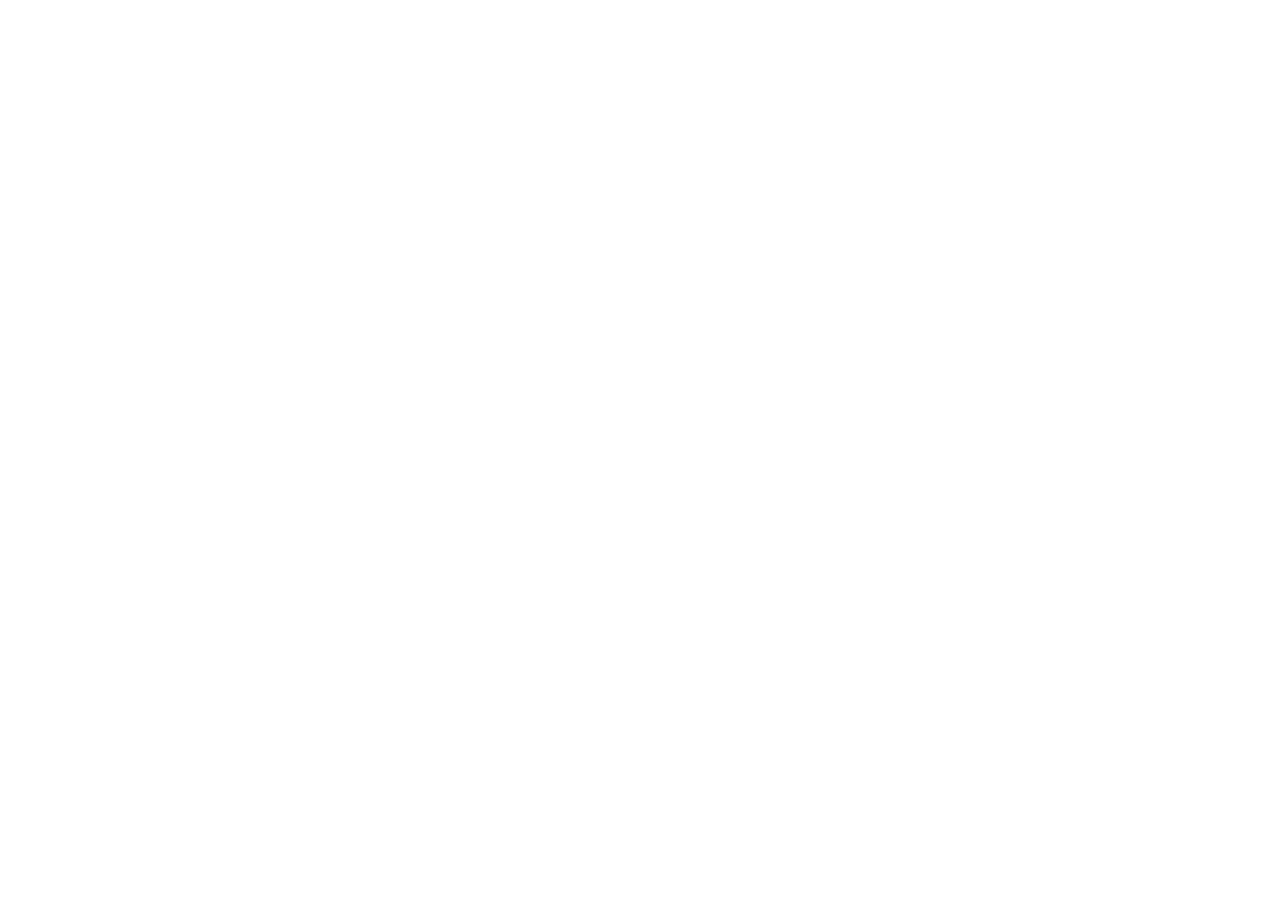
==== commit e63e9dce: "Add files via upload" ====
--- a/index.html
+++ b/index.html
@@ -86,6 +86,7 @@
         <h2>Une ONGD portée par ses volontaires</h2>
         <p class="intro" id="txt-mission-2"></p>
         <p>Nos volontaires mènent les actions sur le terrain et en rendent compte ici, avec photos, pour que chaque donateur et chaque partenaire voie le travail accompli.</p>
+        <img src="bienvenue.jpg" alt="Bienvenue chez les Volontaires : notre organisation vous ouvre ses portes" width="755" height="1024" loading="lazy" style="width:100%;max-width:420px;height:auto;border-radius:14px;margin-top:10px;box-shadow:var(--ombre)">
       </div>
       <div class="siege">
         <img src="logo-officiel.jpg" alt="Logo officiel de l'ONGD Les Volontaires" width="1024" height="1024" loading="lazy" style="width:100%;max-width:280px;height:auto;border-radius:12px;margin:0 auto 18px">
@@ -96,8 +97,15 @@
         </dl>
       </div>
     </div>
-    <div class="conteneur" style="margin-top:36px">
-      <div class="grille-3" id="domaines"></div>
+    <div class="conteneur" style="margin-top:44px" id="domaines-intervention">
+      <span class="sur-titre">Nos domaines d'intervention</span>
+      <h2>12 domaines, l'électricité au cœur</h2>
+      <p class="intro">L'électricité éclaire tout le reste : l'école, la santé, l'entreprise, l'eau et l'innovation. C'est le centre de notre action.</p>
+      <div class="grille-3" id="domaines" style="margin-top:22px"></div>
+      <a class="affiche" href="affiche-ongd.jpg" target="_blank" rel="noopener">
+        <img src="affiche-ongd.jpg" alt="Affiche des 12 domaines d'intervention de l'ONGD Les Volontaires" width="2289" height="1024" loading="lazy">
+        <span>Voir l'affiche en grand</span>
+      </a>
     </div>
   </section>
 
@@ -337,7 +345,7 @@
 if (ONGD.email) { $('#dt-email').hidden = $('#dd-email').hidden = false; $('#dd-email').innerHTML = `<a href="mailto:${esc(ONGD.email)}">${esc(ONGD.email)}</a>`; }
 if (ONGD.facebook) { $('#lien-fb').hidden = false; $('#lien-fb a').href = ONGD.facebook; }
 $('#lien-plaquette').href = ONGD.plaquette;
-$('#domaines').innerHTML = ONGD.domaines.map(d => `<div class="carte domaine"><h3>${esc(d.titre)}</h3><p>${esc(d.texte)}</p></div>`).join('');
+$('#domaines').innerHTML = ONGD.domaines.map((d, i) => `<div class="carte domaine${d.centre ? ' centre' : ''}"><span class="num-domaine">${String(i + 1).padStart(2, '0')}</span>${d.centre ? '<span class="etiquette or">Au cœur de notre action</span>' : ''}<h3>${esc(d.titre)}</h3><p>${esc(d.texte)}</p></div>`).join('');
 
 /* ---------- Menu mobile ---------- */
 $('#burger').onclick = () => { const o = $('#tiroir').classList.toggle('ouvert'); $('#burger').setAttribute('aria-expanded', o); };
--- a/style.css
+++ b/style.css
@@ -264,3 +264,11 @@
 .menu a, .marque span, .menu .btn { white-space: nowrap; }
 @media (min-width: 1360px) { .menu { gap: 0; } .menu a { padding: 8px 7px; font-size: .92rem; } .menu .btn { padding: 0 14px; } }
 @media (min-width: 1360px) { .entete .conteneur { max-width: 1320px; } }
+/* 12 domaines d'intervention */
+.num-domaine { display: block; font: 600 1.5rem/1 var(--titre); color: var(--soleil); margin-bottom: 8px; }
+.domaine.centre { grid-column: 1 / -1; order: -1; background: var(--vert-fonce); color: #e9f0ea; border-top-color: var(--soleil); }
+.domaine.centre h3 { color: #fff; font-size: 1.5rem; margin-top: 10px; }
+.domaine.centre p { color: #d7e2d9; font-size: 1.05rem; }
+.affiche { display: block; margin-top: 28px; border-radius: var(--rayon); overflow: hidden; box-shadow: var(--ombre); text-decoration: none; position: relative; }
+.affiche img { width: 100%; height: auto; }
+.affiche span { position: absolute; right: 12px; bottom: 12px; background: rgba(16,57,42,.88); color: #fff; padding: 8px 14px; border-radius: 99px; font-weight: 700; font-size: .9rem; }
